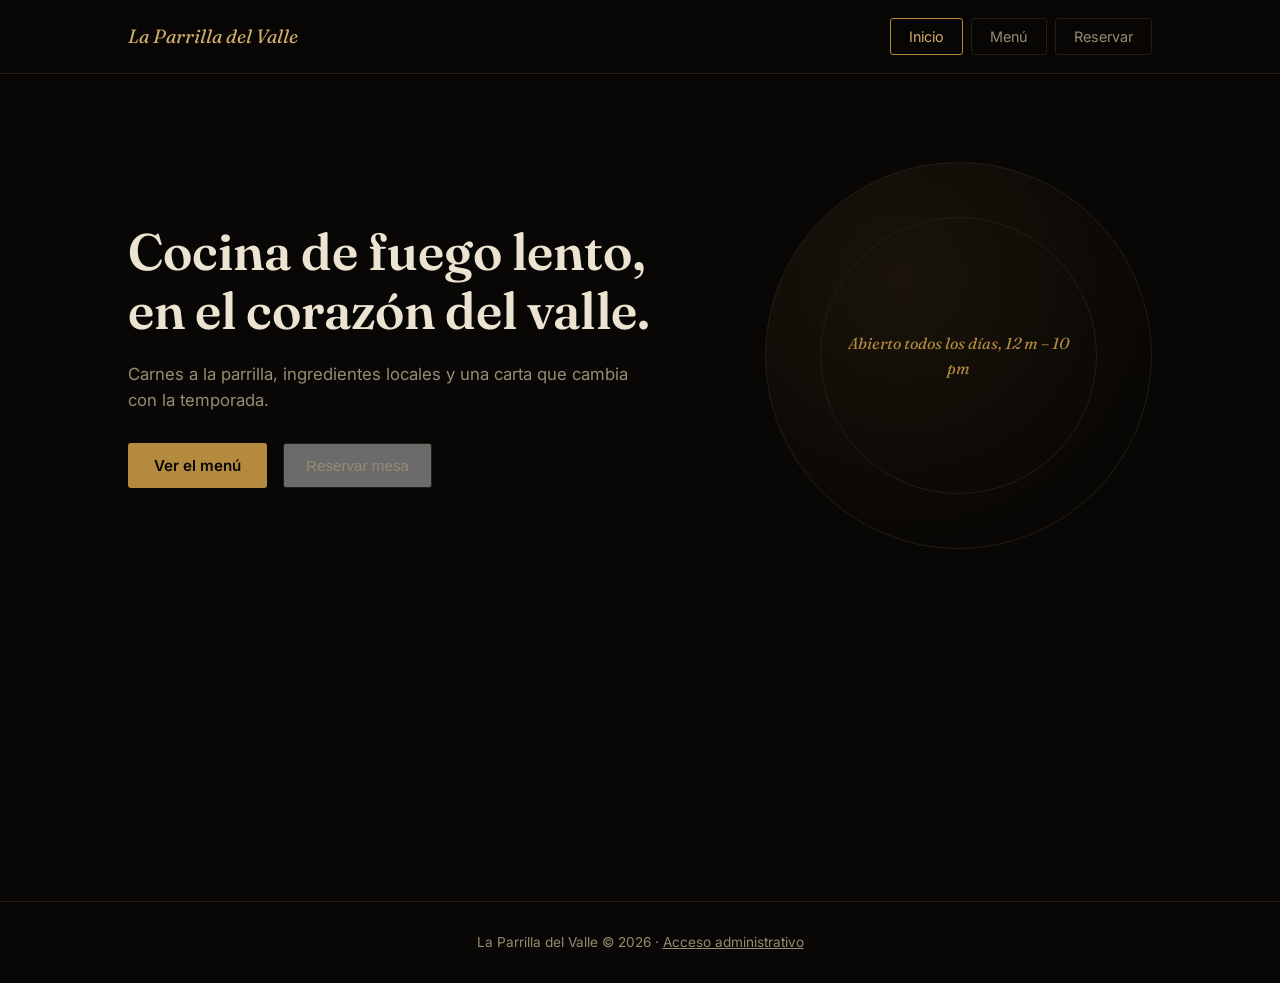
==== index.html @ 4843f64a "agregar informacion al pedido" ====
<!DOCTYPE html>
<html lang="es">
<head>
<meta charset="UTF-8">
<meta name="viewport" content="width=device-width, initial-scale=1, viewport-fit=cover">
<meta name="description" content="La Parrilla del Valle — menú y reservas en línea.">
<title>La Parrilla del Valle</title>
<link rel="preconnect" href="https://fonts.googleapis.com">
<link rel="preconnect" href="https://fonts.gstatic.com" crossorigin>
<link href="https://fonts.googleapis.com/css2?family=Fraunces:ital,opsz,wght@0,9..144,400;0,9..144,600;1,9..144,500&family=Inter:wght@400;500;600&display=swap" rel="stylesheet">
<link rel="stylesheet" href="Styles/index.css">
</head>
<body>

<header>
  <nav>
    <div class="brand">La Parrilla del Valle</div>
    <div class="nav-tabs" role="tablist" aria-label="Secciones">
      <button class="nav-tab" type="button" data-tab="inicio" role="tab" aria-pressed="true">Inicio</button>
      <button class="nav-tab" type="button" data-tab="menu" role="tab" aria-pressed="false">Menú</button>
      <button class="nav-tab" type="button" data-tab="reservar" role="tab" aria-pressed="false">Reservar</button>
    </div>
  </nav>
</header>

<main>
  <section id="tab-inicio" class="tab-panel hero">
    <div class="wrap hero-grid">
      <div class="hero-copy">
        <h1 data-s="hero_title">Cocina de fuego lento, en el corazón del valle.</h1>
        <p data-s="hero_text">Carnes a la parrilla, ingredientes locales y una carta que cambia con la temporada.</p>
        <div class="hero-actions">
          <button class="btn-primary" type="button" data-goto="menu">Ver el menú</button>
          <button class="btn-ghost" type="button" data-goto="reservar">Reservar mesa</button>
        </div>
      </div>
      <div class="plate"><span>Abierto todos los días, 12 m – 10 pm</span></div>
    </div>
  </section>

  <section id="tab-menu" class="tab-panel featured" hidden>
    <div class="wrap">
      <div class="eyebrow">Carta · actualizada en tiempo real</div>
      <h2>Nuestro menú</h2>
      <p class="menu-hint">Toca un platillo para ver el detalle, o usa "Agregar" para sumarlo a tu pedido.</p>
      <div id="menu-grid" class="menu-grid">
        <p class="menu-empty">Cargando menú…</p>
      </div>
    </div>
  </section>

  <section id="tab-reservar" class="tab-panel reserve" hidden>
    <div class="wrap">
      <div class="eyebrow">Reservas</div>
      <h2>Resérvanos tu mesa</h2>
      <form id="reservation-form" class="reservation-form" novalidate>
        <div class="field-row">
          <input type="text" name="name" placeholder="Nombre" maxlength="60" required>
          <select name="guests" required>
            <option value="" disabled selected>Personas</option>
            <option value="1">1 persona</option>
            <option value="2">2 personas</option>
            <option value="3">3 personas</option>
            <option value="4">4 personas</option>
            <option value="5">5 personas</option>
            <option value="6">6 personas</option>
            <option value="7">7 personas</option>
            <option value="8">8 personas</option>
            <option value="9">9 personas</option>
            <option value="10">10 personas</option>
            <option value="11">11 personas</option>
            <option value="12">12 personas</option>
            <option value="13">13 personas</option>
            <option value="14">14 personas</option>
            <option value="15">15 personas</option>
          </select>
        </div>
        <div class="field-row">
          <input type="date" name="date" id="r-date" required>
          <select name="time" required>
            <option value="" disabled selected>Hora</option>
            <option value="12:00">12:00 m</option>
            <option value="12:30">12:30 m</option>
            <option value="13:00">1:00 pm</option>
            <option value="13:30">1:30 pm</option>
            <option value="14:00">2:00 pm</option>
            <option value="14:30">2:30 pm</option>
            <option value="15:00">3:00 pm</option>
            <option value="15:30">3:30 pm</option>
            <option value="16:00">4:00 pm</option>
            <option value="16:30">4:30 pm</option>
            <option value="17:00">5:00 pm</option>
            <option value="17:30">5:30 pm</option>
            <option value="18:00">6:00 pm</option>
            <option value="18:30">6:30 pm</option>
            <option value="19:00">7:00 pm</option>
            <option value="19:30">7:30 pm</option>
            <option value="20:00">8:00 pm</option>
            <option value="20:30">8:30 pm</option>
            <option value="21:00">9:00 pm</option>
            <option value="21:30">9:30 pm</option>
            <option value="22:00">10:00 pm</option>
          </select>
        </div>
        <input type="email" name="email" placeholder="Correo (opcional)">
        <button type="submit" class="btn-primary btn-form">Reservar mesa</button>
        <p id="form-status" class="form-status" aria-live="polite"></p>
      </form>
      <div id="reservation-done" class="reservation-done" hidden>
        <p class="eyebrow">RESERVA REGISTRADA</p>
        <h3 id="done-code"></h3>
        <p>Confírmala con nosotros por WhatsApp para que quede lista.</p>
        <a id="done-wa" class="btn-primary" target="_blank" rel="noopener noreferrer" href="#">Enviar por WhatsApp ↗</a>
        <button id="done-close" class="btn-ghost" type="button">Hacer otra reserva</button>
      </div>
    </div>
  </section>
</main>

<div id="dish-modal" class="modal-backdrop" hidden>
  <div class="modal" role="dialog" aria-modal="true" aria-labelledby="dish-modal-title">
    <button id="dish-modal-close" class="modal-close" type="button" aria-label="Cerrar">✕</button>
    <div id="dish-modal-image" class="modal-image"></div>
    <div class="modal-body">
      <h3 id="dish-modal-title"></h3>
      <p id="dish-modal-desc"></p>
      <span id="dish-modal-price" class="modal-price"></span>
      <div id="dish-modal-actions" class="dish-modal-actions"></div>
    </div>
  </div>
</div>

<button id="order-fab" class="order-fab" type="button" hidden>
  <span class="order-fab-label">Tu pedido</span>
  <span id="order-fab-count" class="order-fab-count">0</span>
</button>

<div id="order-modal" class="modal-backdrop" hidden>
  <div class="modal order-modal-box" role="dialog" aria-modal="true" aria-labelledby="order-modal-title">
    <button id="order-modal-close" class="modal-close" type="button" aria-label="Cerrar">✕</button>
    <div class="modal-body">
      <h3 id="order-modal-title">Tu pedido</h3>
      <div id="order-items"></div>
      <div class="order-total">Total: <strong id="order-total"></strong></div>

      <form id="order-customer-form" class="order-customer-form">
        <input type="text" name="name" placeholder="Tu nombre" maxlength="60">
        <input type="tel" name="phone" placeholder="Teléfono de contacto" maxlength="20">
        <input type="text" name="address" placeholder="Dirección de entrega (opcional)" maxlength="120">
        <div class="payment-choice">
          <span class="payment-choice-label">¿Cómo vas a pagar?</span>
          <label><input type="radio" name="payment" value="efectivo" checked> Efectivo</label>
          <label><input type="radio" name="payment" value="nequi"> Nequi</label>
        </div>
      </form>

      <p id="order-msg" class="form-status" aria-live="polite"></p>
      <button id="order-send" class="btn-primary" type="button">Enviar pedido por WhatsApp ↗</button>
      <button id="order-clear" class="btn-ghost" type="button">Vaciar pedido</button>
    </div>
  </div>
</div>

<footer>
  <div class="wrap">
    La Parrilla del Valle &copy; <span id="year"></span>
    · <a href="admin.html">Acceso administrativo</a>
  </div>
</footer>

<script src="Scripts/config.js"></script>
<script src="Scripts/site.js"></script>
<script src="Scripts/index.js"></script>
</body>
</html>
---- Styles/index.css ----
:root{
  color-scheme: dark;
  --bg:#090705; --bg-alt:#0f0b07; --bg-card:#120d08;
  --text:#ece3d1; --text-muted:#978c73;
  --gold:#b48a3f; --gold-soft:#d4ac6a; --line:#231d13;
  --serif:'Fraunces', Georgia, serif; --sans:'Inter', -apple-system, 'Segoe UI', sans-serif;
  box-sizing:border-box;
  padding-top: env(safe-area-inset-top, 0px);
  padding-bottom: env(safe-area-inset-bottom, 0px);
}
*{box-sizing:border-box; margin:0; padding:0;}
[hidden]{display:none !important;}
html{scroll-behavior:smooth; scroll-padding-top: env(safe-area-inset-top, 0px);}
body{background:var(--bg); color:var(--text); font-family:var(--sans); line-height:1.55;}
body::before{content:""; position:fixed; inset:0 0 auto; height:env(safe-area-inset-top,0px); z-index:50; background:var(--bg);}
a{color:inherit;}
.wrap{max-width:1080px; margin:0 auto; padding:0 28px;}
section{padding:88px 0;}
h1,h2{font-family:var(--serif); font-weight:600;}

header{position:sticky; top:0; z-index:40; padding-top:env(safe-area-inset-top,0px); background:rgba(9,7,5,.88); backdrop-filter:blur(8px); border-bottom:1px solid var(--line);}
nav{display:flex; align-items:center; justify-content:space-between; padding:18px 28px; max-width:1080px; margin:0 auto;}
.brand{font-family:var(--serif); font-size:1.2rem; font-style:italic; color:var(--gold-soft);}
.nav-tabs{display:flex; gap:8px;}
.nav-tab{background:none; border:1px solid var(--line); color:var(--text-muted); padding:9px 18px; border-radius:3px; font-family:var(--sans); font-size:.9rem; cursor:pointer;}
.nav-tab:hover{color:var(--gold-soft);}
.nav-tab[aria-pressed="true"]{color:var(--gold-soft); border-color:var(--gold);}
.tab-panel{min-height:calc(100vh - 73px);}

.hero-grid{display:grid; grid-template-columns:1.2fr .8fr; gap:56px; align-items:center;}
.hero h1{font-size:clamp(2.1rem,4.4vw,3.2rem); line-height:1.15; max-width:16ch;}
.hero p{margin-top:20px; max-width:46ch; color:var(--text-muted); font-size:1.05rem;}
.hero-actions{margin-top:30px; display:flex; gap:16px; flex-wrap:wrap;}
.btn-primary{background:var(--gold); color:#090705; font-weight:600; padding:13px 26px; border-radius:3px; text-decoration:none; border:none; cursor:pointer; font-family:var(--sans); font-size:.95rem;}
.btn-ghost{padding:13px 22px; border:1px solid var(--line); border-radius:3px; color:var(--text-muted); text-decoration:none; font-size:.95rem;}
.plate{width:100%; aspect-ratio:1; border-radius:50%; background:radial-gradient(circle at 35% 30%, #1a140a, #090705 72%); border:1px solid var(--line); display:flex; align-items:center; justify-content:center; position:relative;}
.plate::before{content:""; position:absolute; inset:14%; border-radius:50%; border:1px solid var(--line);}
.plate span{font-family:var(--serif); font-style:italic; color:var(--gold); font-size:1rem; text-align:center; max-width:60%;}

.featured{background:var(--bg-alt); border-top:1px solid var(--line); border-bottom:1px solid var(--line);}
.eyebrow{color:var(--gold); font-size:.85rem; font-family:var(--serif); font-style:italic; margin-bottom:10px;}
.menu-hint{color:var(--text-muted); font-size:.9rem; margin-top:-4px;}
.menu-grid{margin-top:30px;}
.menu-group{margin-bottom:36px;}
.menu-group h4{font-family:var(--serif); color:var(--gold-soft); font-size:1.2rem; margin-bottom:14px;}
.menu-cards{display:grid; grid-template-columns:repeat(auto-fill, minmax(200px, 1fr)); gap:16px;}
.menu-card{background:var(--bg-card); border:1px solid var(--line); border-radius:6px; overflow:hidden; display:flex; flex-direction:column; transition:border-color .2s, transform .2s;}
.menu-card:hover{border-color:var(--gold); transform:translateY(-2px);}
.menu-card-view{background:none; border:none; padding:0; margin:0; text-align:left; cursor:pointer; color:inherit; font-family:var(--sans); display:block; width:100%;}
.menu-card-img{aspect-ratio:4/3; background:var(--bg-alt); display:flex; align-items:center; justify-content:center; overflow:hidden;}
.menu-card-img img{width:100%; height:100%; object-fit:cover;}
.menu-card-placeholder{font-family:var(--serif); font-style:italic; font-size:1.8rem; color:var(--gold);}
.menu-card-body{padding:12px 14px; display:flex; flex-direction:column; gap:4px;}
.menu-card-body .name{font-size:.95rem;}
.menu-card-body .price{color:var(--gold); font-size:.9rem;}
.menu-card-actions{padding:0 14px 14px;}
.menu-empty{color:var(--text-muted); font-style:italic;}

.btn-add{width:100%; background:none; border:1px solid var(--line); color:var(--gold-soft); padding:9px; border-radius:3px; font-family:var(--sans); font-size:.85rem; cursor:pointer; transition:border-color .2s;}
.btn-add:hover{border-color:var(--gold);}

.qty-stepper{display:flex; align-items:center; justify-content:space-between; border:1px solid var(--line); border-radius:3px; overflow:hidden;}
.qty-stepper button{background:var(--bg-alt); border:none; color:var(--gold-soft); width:36px; height:34px; font-size:1.1rem; cursor:pointer; line-height:1;}
.qty-stepper button:hover{background:var(--line);}
.qty-stepper span{flex:1; text-align:center; font-size:.92rem; font-weight:600;}

.dish-modal-actions{margin-top:4px;}

.modal-backdrop{position:fixed; inset:0; z-index:80; background:rgba(5,4,2,.7); display:flex; align-items:center; justify-content:center; padding:20px;}
.modal{background:var(--bg-card); border:1px solid var(--line); border-radius:8px; max-width:420px; width:100%; max-height:86vh; overflow-y:auto; position:relative;}
.modal-close{position:absolute; top:10px; right:10px; z-index:1; width:32px; height:32px; border-radius:50%; background:rgba(9,7,5,.7); border:1px solid var(--line); color:var(--text); cursor:pointer;}
.modal-image{aspect-ratio:4/3; background:var(--bg-alt); display:flex; align-items:center; justify-content:center; overflow:hidden;}
.modal-image img{width:100%; height:100%; object-fit:cover;}
.modal-image .modal-placeholder{font-family:var(--serif); font-style:italic; font-size:3rem; color:var(--gold);}
.modal-body{padding:22px;}
.modal-body h3{font-size:1.4rem; margin-bottom:10px;}
.modal-body p{color:var(--text-muted); font-size:.95rem; margin-bottom:14px;}
.modal-price{color:var(--gold); font-weight:600; font-size:1.1rem;}

.order-fab{position:fixed; right:20px; bottom:calc(20px + env(safe-area-inset-bottom, 0px)); z-index:70; background:var(--gold); color:#090705; border:none; border-radius:30px; padding:13px 20px; display:flex; align-items:center; gap:10px; font-family:var(--sans); font-weight:600; font-size:.9rem; cursor:pointer; box-shadow:0 6px 20px rgba(0,0,0,.4);}
.order-fab-count{background:#090705; color:var(--gold-soft); border-radius:50%; min-width:22px; height:22px; display:flex; align-items:center; justify-content:center; font-size:.8rem; padding:0 5px;}

.order-modal-box{max-width:440px;}
.order-items{display:flex; flex-direction:column; gap:12px; margin-bottom:16px;}
.order-item{display:flex; align-items:center; justify-content:space-between; gap:12px; padding-bottom:12px; border-bottom:1px solid var(--line);}
.order-item:last-child{border-bottom:none; padding-bottom:0;}
.order-item-info{display:flex; flex-direction:column; gap:2px;}
.order-item-info .name{font-size:.92rem;}
.order-item-info .price{color:var(--text-muted); font-size:.8rem;}
.order-item .qty-stepper{width:112px;}
.order-empty{color:var(--text-muted); font-style:italic; font-size:.92rem;}
.order-total{display:flex; justify-content:space-between; font-size:1.05rem; margin-bottom:16px; padding-top:4px;}
.order-total strong{color:var(--gold-soft);}
#order-modal .btn-primary{display:block; width:100%; text-align:center; margin-bottom:10px;}
#order-clear{width:100%; text-align:center;}

.reserve h2{font-size:clamp(1.6rem,3vw,2.1rem);}
.reservation-form{margin-top:30px; max-width:480px; display:flex; flex-direction:column; gap:12px;}
.field-row{display:flex; gap:10px;}
.reservation-form input, .reservation-form select{flex:1; background:var(--bg-card); border:1px solid var(--line); color:var(--text); padding:11px 14px; border-radius:3px; font-family:var(--sans); font-size:.92rem; min-width:0;}
.reservation-form input:focus, .btn-form:focus-visible, .nav-cta:focus-visible{outline:2px solid var(--gold); outline-offset:2px;}
.form-status{font-size:.85rem; color:var(--text-muted); min-height:1.2em;}
.form-status.ok{color:var(--gold-soft);}
.form-status.error{color:#c97a6b;}

.reservation-done{margin-top:30px; max-width:480px; display:flex; flex-direction:column; gap:12px;}
.reservation-done h3{font-family:var(--serif); font-size:1.6rem; color:var(--gold-soft); letter-spacing:.06em;}
.reservation-done p{color:var(--text-muted); font-size:.95rem;}
.reservation-done .btn-primary{display:inline-block; text-align:center; width:fit-content;}

footer{border-top:1px solid var(--line); padding:30px 0; text-align:center; color:var(--text-muted); font-size:.85rem;}
footer a{color:var(--text-muted);}
footer a:hover{color:var(--gold-soft);}

@media (max-width:760px){
  .hero-grid{grid-template-columns:1fr;}
  .plate{max-width:200px; margin:0 auto;}
  .field-row{flex-direction:column;}
  nav{flex-wrap:wrap; gap:10px; padding:14px 20px;}
  .nav-tab{padding:7px 14px; font-size:.84rem;}
  .order-fab{right:16px; bottom:calc(16px + env(safe-area-inset-bottom, 0px));}
}
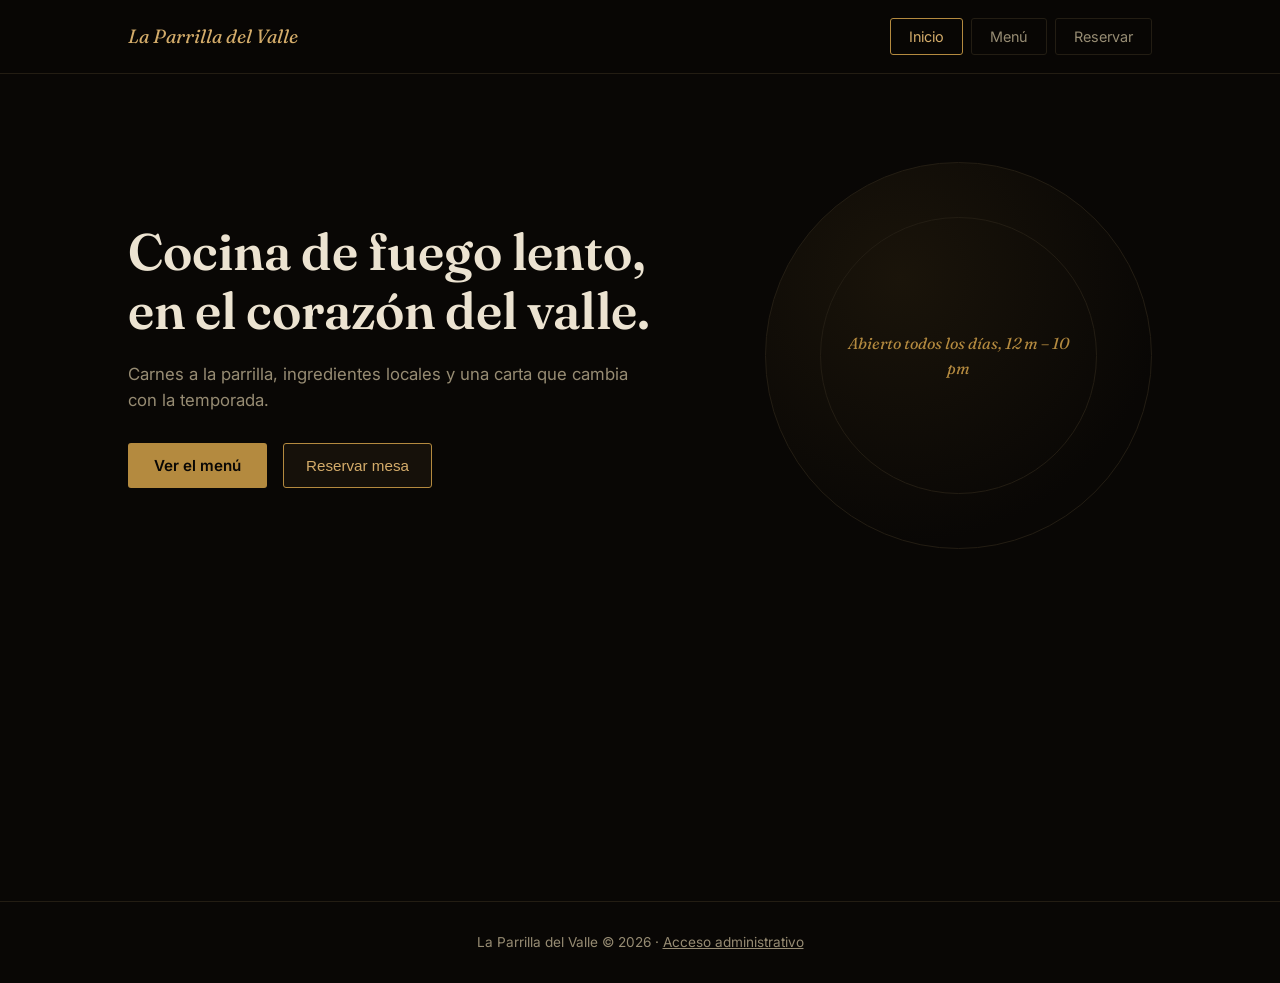
==== commit 4f9f66a8: "arreglos varios" ====
--- a/index.html
+++ b/index.html
@@ -5,6 +5,31 @@
 <meta name="viewport" content="width=device-width, initial-scale=1, viewport-fit=cover">
 <meta name="description" content="La Parrilla del Valle — menú y reservas en línea.">
 <title>La Parrilla del Valle</title>
+
+<!-- Favicon -->
+<link rel="icon" href="/images/favicon.ico" sizes="any">
+<link rel="icon" type="image/png" sizes="32x32" href="/images/favicon-32.png">
+<link rel="icon" type="image/png" sizes="16x16" href="/images/favicon-16.png">
+<link rel="icon" type="image/png" sizes="192x192" href="/images/favicon-192.png">
+<link rel="apple-touch-icon" href="/images/apple-touch-icon.png">
+
+<!-- Open Graph -->
+<meta property="og:type" content="website">
+<meta property="og:site_name" content="La Parrilla del Valle">
+<meta property="og:title" content="La Parrilla del Valle">
+<meta property="og:description" content="Cocina de fuego lento en el corazón del valle. Carnes a la parrilla, ingredientes locales y reservas en línea.">
+<meta property="og:url" content="https://pag-restaurantes-ejemplo.pages.dev/">
+<meta property="og:image" content="https://pag-restaurantes-ejemplo.pages.dev/images/og-image.png">
+<meta property="og:image:width" content="1200">
+<meta property="og:image:height" content="630">
+<meta property="og:locale" content="es_CO">
+
+<!-- Twitter Card -->
+<meta name="twitter:card" content="summary_large_image">
+<meta name="twitter:title" content="La Parrilla del Valle">
+<meta name="twitter:description" content="Cocina de fuego lento en el corazón del valle. Carnes a la parrilla, ingredientes locales y reservas en línea.">
+<meta name="twitter:image" content="https://pag-restaurantes-ejemplo.pages.dev/images/og-image.png">
+
 <link rel="preconnect" href="https://fonts.googleapis.com">
 <link rel="preconnect" href="https://fonts.gstatic.com" crossorigin>
 <link href="https://fonts.googleapis.com/css2?family=Fraunces:ital,opsz,wght@0,9..144,400;0,9..144,600;1,9..144,500&family=Inter:wght@400;500;600&display=swap" rel="stylesheet">
@@ -76,7 +101,10 @@
           </select>
         </div>
         <div class="field-row">
-          <input type="date" name="date" id="r-date" required>
+          <label class="date-field">
+            <span class="date-field-label">Fecha</span>
+            <input type="date" name="date" id="r-date" required>
+          </label>
           <select name="time" required>
             <option value="" disabled selected>Hora</option>
             <option value="12:00">12:00 m</option>
@@ -146,7 +174,7 @@
       <form id="order-customer-form" class="order-customer-form">
         <input type="text" name="name" placeholder="Tu nombre" maxlength="60">
         <input type="tel" name="phone" placeholder="Teléfono de contacto" maxlength="20">
-        <input type="text" name="address" placeholder="Dirección de entrega (opcional)" maxlength="120">
+        <input type="text" name="address" placeholder="Dirección de entrega" maxlength="120">
         <div class="payment-choice">
           <span class="payment-choice-label">¿Cómo vas a pagar?</span>
           <label><input type="radio" name="payment" value="efectivo" checked> Efectivo</label>
--- a/Styles/index.css
+++ b/Styles/index.css
@@ -32,7 +32,8 @@
 .hero p{margin-top:20px; max-width:46ch; color:var(--text-muted); font-size:1.05rem;}
 .hero-actions{margin-top:30px; display:flex; gap:16px; flex-wrap:wrap;}
 .btn-primary{background:var(--gold); color:#090705; font-weight:600; padding:13px 26px; border-radius:3px; text-decoration:none; border:none; cursor:pointer; font-family:var(--sans); font-size:.95rem;}
-.btn-ghost{padding:13px 22px; border:1px solid var(--line); border-radius:3px; color:var(--text-muted); text-decoration:none; font-size:.95rem;}
+.btn-ghost{padding:13px 22px; border:1px solid var(--gold); border-radius:3px; color:var(--gold-soft); background:rgba(180,138,63,.08); text-decoration:none; font-size:.95rem; transition:background .2s, color .2s;}
+.btn-ghost:hover{background:rgba(180,138,63,.16); color:var(--text);}
 .plate{width:100%; aspect-ratio:1; border-radius:50%; background:radial-gradient(circle at 35% 30%, #1a140a, #090705 72%); border:1px solid var(--line); display:flex; align-items:center; justify-content:center; position:relative;}
 .plate::before{content:""; position:absolute; inset:14%; border-radius:50%; border:1px solid var(--line);}
 .plate span{font-family:var(--serif); font-style:italic; color:var(--gold); font-size:1rem; text-align:center; max-width:60%;}
@@ -89,9 +90,16 @@
 .order-item-info .price{color:var(--text-muted); font-size:.8rem;}
 .order-item .qty-stepper{width:112px;}
 .order-empty{color:var(--text-muted); font-style:italic; font-size:.92rem;}
-.order-total{display:flex; justify-content:space-between; font-size:1.05rem; margin-bottom:16px; padding-top:4px;}
-.order-total strong{color:var(--gold-soft);}
-#order-modal .btn-primary{display:block; width:100%; text-align:center; margin-bottom:10px;}
+.order-total{display:flex; justify-content:space-between; font-size:1.05rem; margin-bottom:16px; padding-top:4px; border-top:1px solid var(--line);}
+
+.order-customer-form{display:flex; flex-direction:column; gap:10px; margin-bottom:6px;}
+.order-customer-form input[type=text], .order-customer-form input[type=tel]{background:var(--bg-alt); border:1px solid var(--line); color:var(--text); padding:10px 12px; border-radius:3px; font-family:var(--sans); font-size:.9rem;}
+.payment-choice{display:flex; align-items:center; gap:14px; flex-wrap:wrap; font-size:.88rem; color:var(--text-muted); margin-top:2px;}
+.payment-choice-label{color:var(--text); font-size:.85rem;}
+.payment-choice label{display:flex; align-items:center; gap:6px; cursor:pointer;}
+.payment-choice input[type=radio]{accent-color:var(--gold);}
+
+#order-modal .btn-primary{display:block; width:100%; text-align:center; margin-bottom:10px; margin-top:4px;}
 #order-clear{width:100%; text-align:center;}
 
 .reserve h2{font-size:clamp(1.6rem,3vw,2.1rem);}
@@ -99,6 +107,11 @@
 .field-row{display:flex; gap:10px;}
 .reservation-form input, .reservation-form select{flex:1; background:var(--bg-card); border:1px solid var(--line); color:var(--text); padding:11px 14px; border-radius:3px; font-family:var(--sans); font-size:.92rem; min-width:0;}
 .reservation-form input:focus, .btn-form:focus-visible, .nav-cta:focus-visible{outline:2px solid var(--gold); outline-offset:2px;}
+
+.date-field{position:relative; flex:1; display:flex; min-width:0;}
+.date-field-label{position:absolute; top:-8px; left:11px; background:var(--bg-card); padding:0 5px; font-size:.7rem; color:var(--text-muted); pointer-events:none; z-index:1;}
+.date-field input[type=date]{width:100%; color-scheme:dark;}
+.date-field input[type=date]::-webkit-calendar-picker-indicator{filter:invert(.75) sepia(1) saturate(3) hue-rotate(5deg); cursor:pointer;}
 .form-status{font-size:.85rem; color:var(--text-muted); min-height:1.2em;}
 .form-status.ok{color:var(--gold-soft);}
 .form-status.error{color:#c97a6b;}
@@ -119,4 +132,4 @@
   nav{flex-wrap:wrap; gap:10px; padding:14px 20px;}
   .nav-tab{padding:7px 14px; font-size:.84rem;}
   .order-fab{right:16px; bottom:calc(16px + env(safe-area-inset-bottom, 0px));}
-}
+}
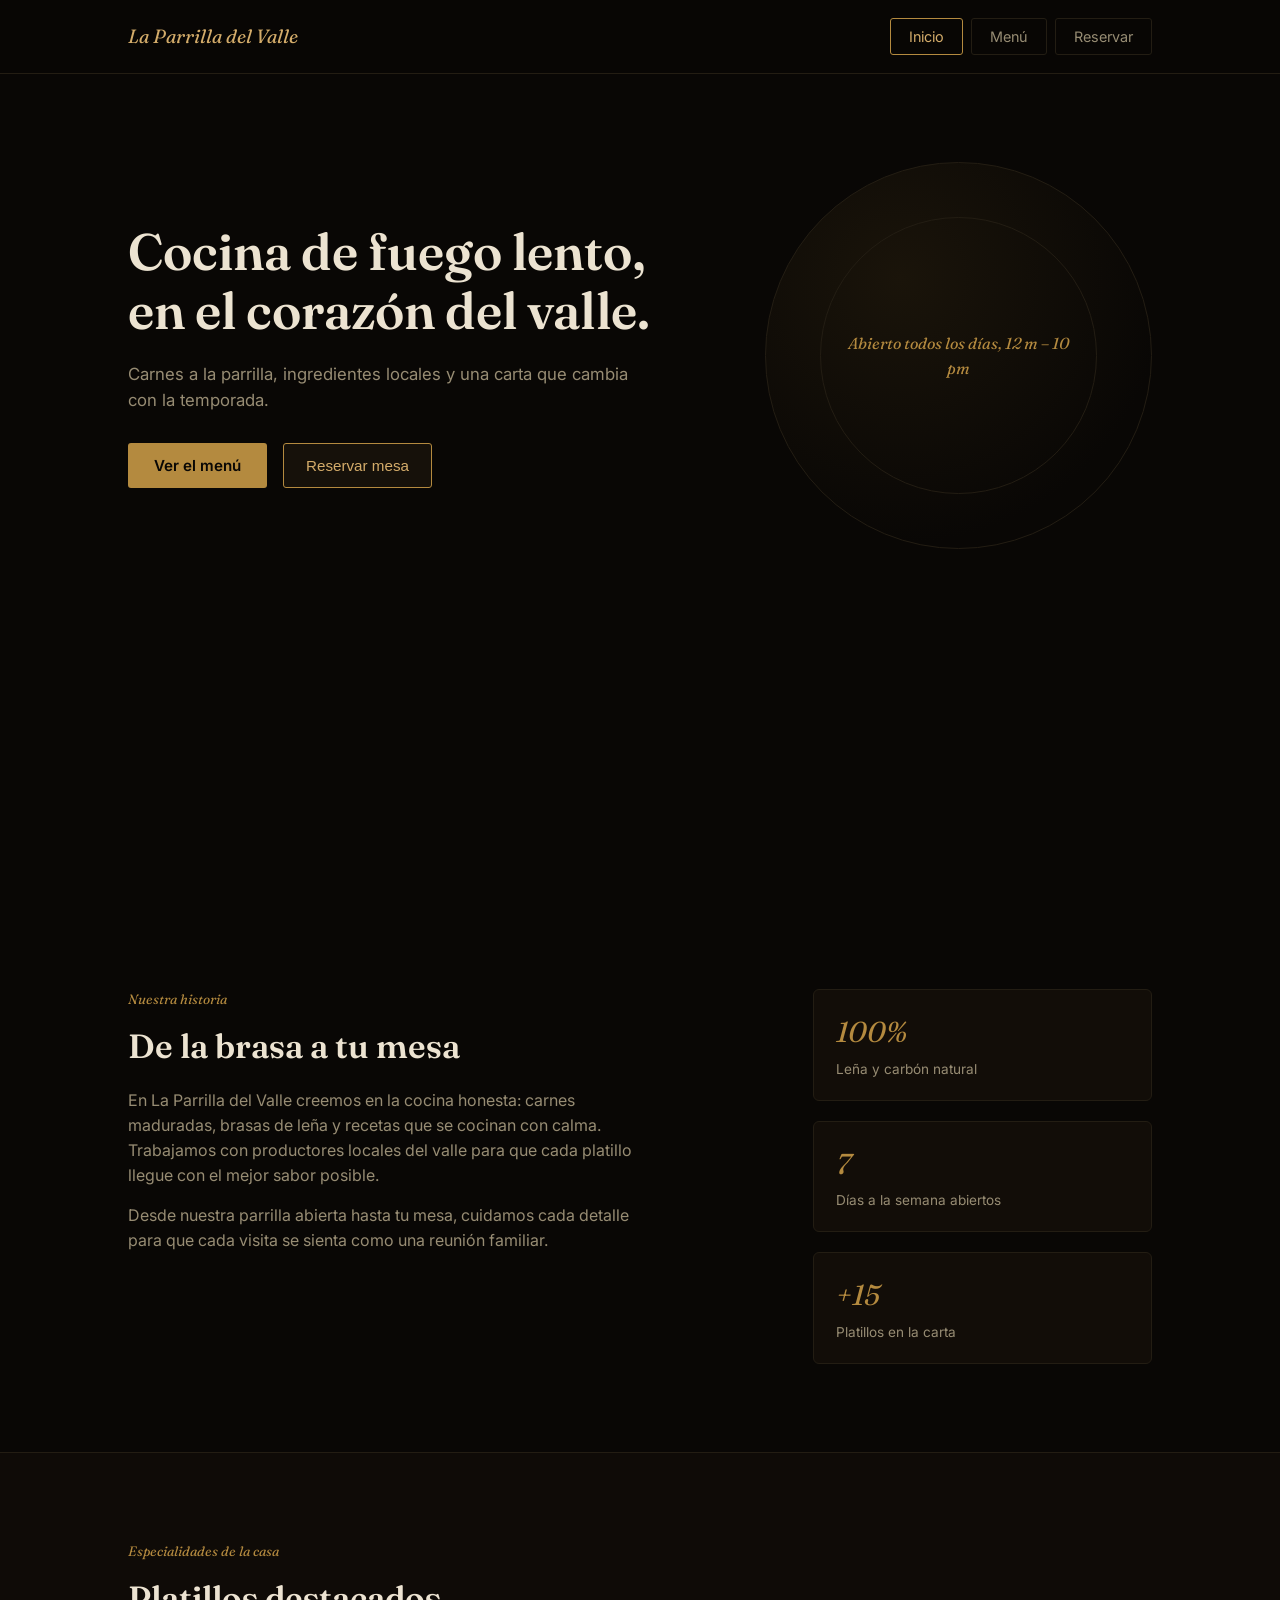
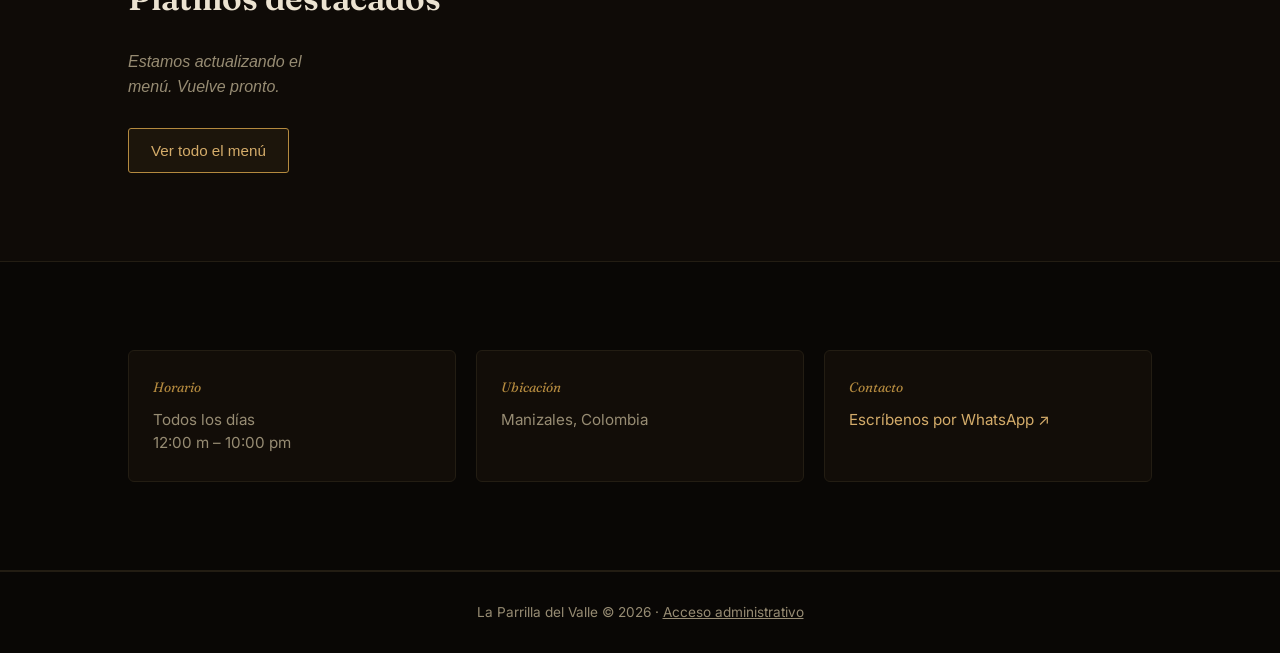
==== commit 8fa689e4: "implementacion espacios vacios pagina punlica" ====
--- a/index.html
+++ b/index.html
@@ -49,7 +49,7 @@
 </header>
 
 <main>
-  <section id="tab-inicio" class="tab-panel hero">
+  <section id="tab-inicio" class="tab-panel tab-root hero" data-tab="inicio">
     <div class="wrap hero-grid">
       <div class="hero-copy">
         <h1 data-s="hero_title">Cocina de fuego lento, en el corazón del valle.</h1>
@@ -63,7 +63,63 @@
     </div>
   </section>
 
-  <section id="tab-menu" class="tab-panel featured" hidden>
+  <!-- Sobre nosotros: edita este texto libremente, es contenido fijo (no viene del panel admin). -->
+  <section class="about tab-panel" data-tab="inicio">
+    <div class="wrap about-grid">
+      <div class="about-copy">
+        <div class="eyebrow">Nuestra historia</div>
+        <h2>De la brasa a tu mesa</h2>
+        <p>En La Parrilla del Valle creemos en la cocina honesta: carnes maduradas, brasas de leña y recetas que se cocinan con calma. Trabajamos con productores locales del valle para que cada platillo llegue con el mejor sabor posible.</p>
+        <p>Desde nuestra parrilla abierta hasta tu mesa, cuidamos cada detalle para que cada visita se sienta como una reunión familiar.</p>
+      </div>
+      <div class="about-highlights">
+        <div class="highlight">
+          <span class="highlight-num">100%</span>
+          <span class="highlight-label">Leña y carbón natural</span>
+        </div>
+        <div class="highlight">
+          <span class="highlight-num">7</span>
+          <span class="highlight-label">Días a la semana abiertos</span>
+        </div>
+        <div class="highlight">
+          <span class="highlight-num">+15</span>
+          <span class="highlight-label">Platillos en la carta</span>
+        </div>
+      </div>
+    </div>
+  </section>
+
+  <!-- Platillos destacados: se llenan solos con los primeros platillos disponibles del menú real. -->
+  <section class="home-featured tab-panel" data-tab="inicio">
+    <div class="wrap">
+      <div class="eyebrow">Especialidades de la casa</div>
+      <h2>Platillos destacados</h2>
+      <div id="home-featured-grid" class="home-featured-grid">
+        <p class="menu-empty">Cargando platillos…</p>
+      </div>
+      <button class="btn-ghost" type="button" data-goto="menu">Ver todo el menú</button>
+    </div>
+  </section>
+
+  <!-- Horario, ubicación y contacto: edita el texto del horario y la ciudad en Scripts/config.js. -->
+  <section class="info tab-panel" data-tab="inicio">
+    <div class="wrap info-grid">
+      <div class="info-card">
+        <div class="eyebrow">Horario</div>
+        <p>Todos los días<br>12:00 m – 10:00 pm</p>
+      </div>
+      <div class="info-card">
+        <div class="eyebrow">Ubicación</div>
+        <p data-city>Manizales, Colombia</p>
+      </div>
+      <div class="info-card">
+        <div class="eyebrow">Contacto</div>
+        <p><a id="info-wa-link" href="#" target="_blank" rel="noopener noreferrer">Escríbenos por WhatsApp ↗</a></p>
+      </div>
+    </div>
+  </section>
+
+  <section id="tab-menu" class="tab-panel tab-root featured" data-tab="menu" hidden>
     <div class="wrap">
       <div class="eyebrow">Carta · actualizada en tiempo real</div>
       <h2>Nuestro menú</h2>
@@ -74,7 +130,7 @@
     </div>
   </section>
 
-  <section id="tab-reservar" class="tab-panel reserve" hidden>
+  <section id="tab-reservar" class="tab-panel tab-root reserve" data-tab="reservar" hidden>
     <div class="wrap">
       <div class="eyebrow">Reservas</div>
       <h2>Resérvanos tu mesa</h2>
--- a/Styles/index.css
+++ b/Styles/index.css
@@ -25,7 +25,7 @@
 .nav-tab{background:none; border:1px solid var(--line); color:var(--text-muted); padding:9px 18px; border-radius:3px; font-family:var(--sans); font-size:.9rem; cursor:pointer;}
 .nav-tab:hover{color:var(--gold-soft);}
 .nav-tab[aria-pressed="true"]{color:var(--gold-soft); border-color:var(--gold);}
-.tab-panel{min-height:calc(100vh - 73px);}
+.tab-root{min-height:calc(100vh - 73px);}
 
 .hero-grid{display:grid; grid-template-columns:1.2fr .8fr; gap:56px; align-items:center;}
 .hero h1{font-size:clamp(2.1rem,4.4vw,3.2rem); line-height:1.15; max-width:16ch;}
@@ -40,6 +40,31 @@
 
 .featured{background:var(--bg-alt); border-top:1px solid var(--line); border-bottom:1px solid var(--line);}
 .eyebrow{color:var(--gold); font-size:.85rem; font-family:var(--serif); font-style:italic; margin-bottom:10px;}
+
+/* ---------- Sobre nosotros (portada) ---------- */
+.about{border-bottom:1px solid var(--line);}
+.about-grid{display:grid; grid-template-columns:1.3fr .7fr; gap:56px; align-items:start;}
+.about-copy h2{font-size:clamp(1.6rem,3vw,2.1rem); margin-top:4px;}
+.about-copy p{margin-top:16px; color:var(--text-muted); max-width:52ch;}
+.about-highlights{display:flex; flex-direction:column; gap:20px;}
+.highlight{background:var(--bg-card); border:1px solid var(--line); border-radius:6px; padding:20px 22px; display:flex; flex-direction:column; gap:4px;}
+.highlight-num{font-family:var(--serif); font-style:italic; color:var(--gold); font-size:1.8rem;}
+.highlight-label{color:var(--text-muted); font-size:.85rem;}
+
+/* ---------- Platillos destacados (portada) ---------- */
+.home-featured{background:var(--bg-alt); border-bottom:1px solid var(--line);}
+.home-featured h2{font-size:clamp(1.6rem,3vw,2.1rem); margin-bottom:26px;}
+.home-featured-grid{display:grid; grid-template-columns:repeat(auto-fill, minmax(190px, 1fr)); gap:16px; margin-bottom:28px;}
+.home-featured-card{background:var(--bg-card); border:1px solid var(--line); border-radius:6px; overflow:hidden; transition:border-color .2s, transform .2s;}
+.home-featured-card:hover{border-color:var(--gold); transform:translateY(-2px);}
+
+/* ---------- Horario / ubicación / contacto (portada) ---------- */
+.info{border-bottom:1px solid var(--line);}
+.info-grid{display:grid; grid-template-columns:repeat(3, 1fr); gap:20px;}
+.info-card{background:var(--bg-card); border:1px solid var(--line); border-radius:6px; padding:26px 24px;}
+.info-card p{color:var(--text-muted); font-size:.95rem;}
+.info-card a{color:var(--gold-soft); text-decoration:none;}
+.info-card a:hover{text-decoration:underline;}
 .menu-hint{color:var(--text-muted); font-size:.9rem; margin-top:-4px;}
 .menu-grid{margin-top:30px;}
 .menu-group{margin-bottom:36px;}
@@ -132,4 +157,8 @@
   nav{flex-wrap:wrap; gap:10px; padding:14px 20px;}
   .nav-tab{padding:7px 14px; font-size:.84rem;}
   .order-fab{right:16px; bottom:calc(16px + env(safe-area-inset-bottom, 0px));}
+  .about-grid{grid-template-columns:1fr; gap:30px;}
+  .about-highlights{flex-direction:row; flex-wrap:wrap;}
+  .highlight{flex:1; min-width:140px;}
+  .info-grid{grid-template-columns:1fr;}
 }
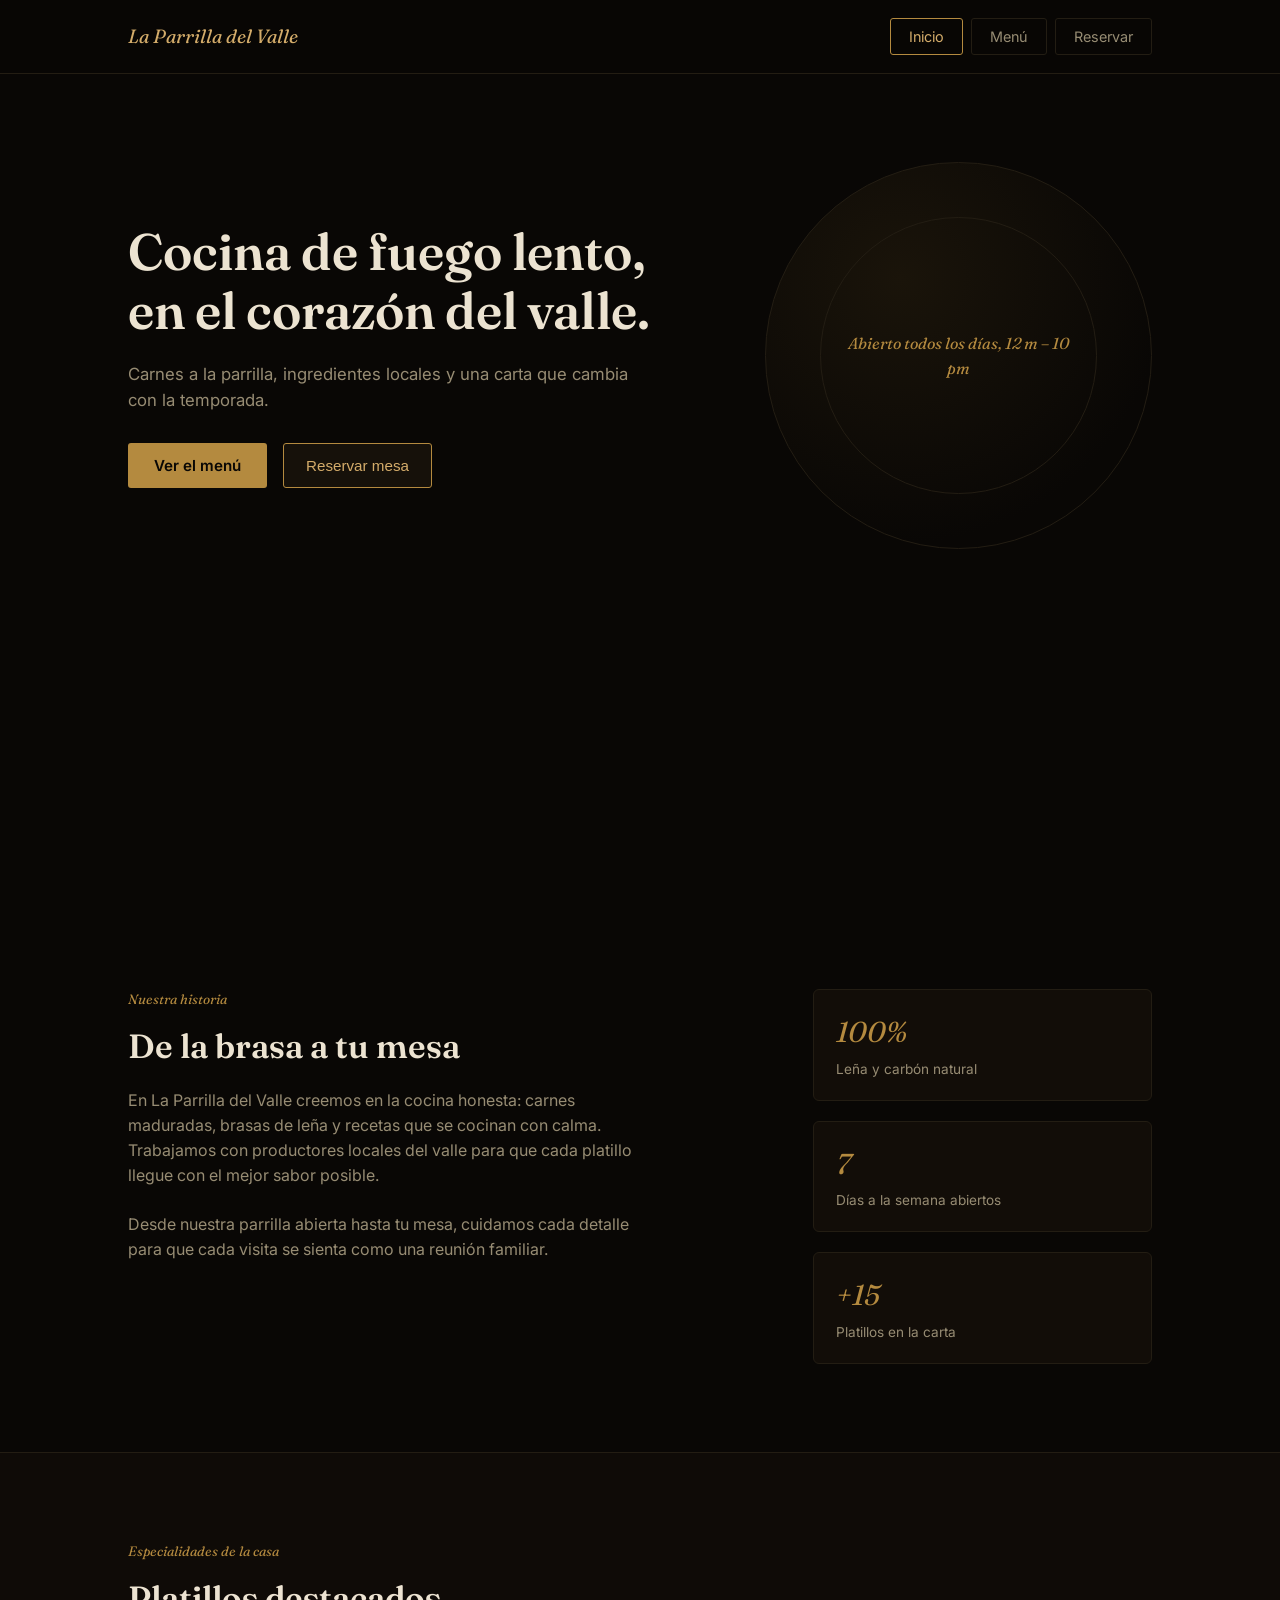
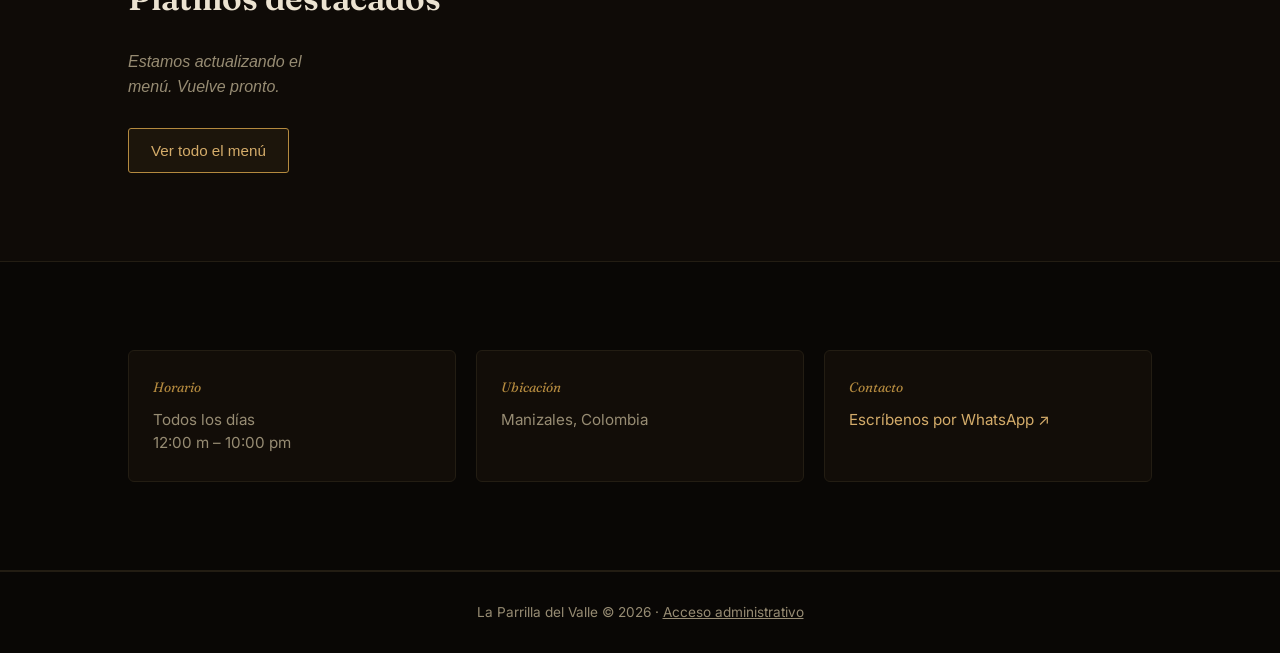
==== commit 40b8fccb: "informacion personalizable pagina publica" ====
--- a/index.html
+++ b/index.html
@@ -63,14 +63,15 @@
     </div>
   </section>
 
-  <!-- Sobre nosotros: edita este texto libremente, es contenido fijo (no viene del panel admin). -->
+  <!-- Sobre nosotros: el texto se puede editar desde el panel admin > Configuración. -->
   <section class="about tab-panel" data-tab="inicio">
     <div class="wrap about-grid">
       <div class="about-copy">
         <div class="eyebrow">Nuestra historia</div>
         <h2>De la brasa a tu mesa</h2>
-        <p>En La Parrilla del Valle creemos en la cocina honesta: carnes maduradas, brasas de leña y recetas que se cocinan con calma. Trabajamos con productores locales del valle para que cada platillo llegue con el mejor sabor posible.</p>
-        <p>Desde nuestra parrilla abierta hasta tu mesa, cuidamos cada detalle para que cada visita se sienta como una reunión familiar.</p>
+        <p class="pre-line" data-s="about_text">En La Parrilla del Valle creemos en la cocina honesta: carnes maduradas, brasas de leña y recetas que se cocinan con calma. Trabajamos con productores locales del valle para que cada platillo llegue con el mejor sabor posible.
+
+Desde nuestra parrilla abierta hasta tu mesa, cuidamos cada detalle para que cada visita se sienta como una reunión familiar.</p>
       </div>
       <div class="about-highlights">
         <div class="highlight">
@@ -89,7 +90,7 @@
     </div>
   </section>
 
-  <!-- Platillos destacados: se llenan solos con los primeros platillos disponibles del menú real. -->
+  <!-- Platillos destacados: elegidos desde el panel admin > Configuración. Si no se elige ninguno, se muestran los primeros del menú. -->
   <section class="home-featured tab-panel" data-tab="inicio">
     <div class="wrap">
       <div class="eyebrow">Especialidades de la casa</div>
@@ -101,16 +102,17 @@
     </div>
   </section>
 
-  <!-- Horario, ubicación y contacto: edita el texto del horario y la ciudad en Scripts/config.js. -->
+  <!-- Horario y ubicación: editables desde el panel admin > Configuración. -->
   <section class="info tab-panel" data-tab="inicio">
     <div class="wrap info-grid">
       <div class="info-card">
         <div class="eyebrow">Horario</div>
-        <p>Todos los días<br>12:00 m – 10:00 pm</p>
+        <p class="pre-line" data-s="hours_text">Todos los días
+12:00 m – 10:00 pm</p>
       </div>
       <div class="info-card">
         <div class="eyebrow">Ubicación</div>
-        <p data-city>Manizales, Colombia</p>
+        <p data-s="address">Manizales, Colombia</p>
       </div>
       <div class="info-card">
         <div class="eyebrow">Contacto</div>
--- a/Styles/index.css
+++ b/Styles/index.css
@@ -46,6 +46,7 @@
 .about-grid{display:grid; grid-template-columns:1.3fr .7fr; gap:56px; align-items:start;}
 .about-copy h2{font-size:clamp(1.6rem,3vw,2.1rem); margin-top:4px;}
 .about-copy p{margin-top:16px; color:var(--text-muted); max-width:52ch;}
+.pre-line{white-space:pre-line;}
 .about-highlights{display:flex; flex-direction:column; gap:20px;}
 .highlight{background:var(--bg-card); border:1px solid var(--line); border-radius:6px; padding:20px 22px; display:flex; flex-direction:column; gap:4px;}
 .highlight-num{font-family:var(--serif); font-style:italic; color:var(--gold); font-size:1.8rem;}
